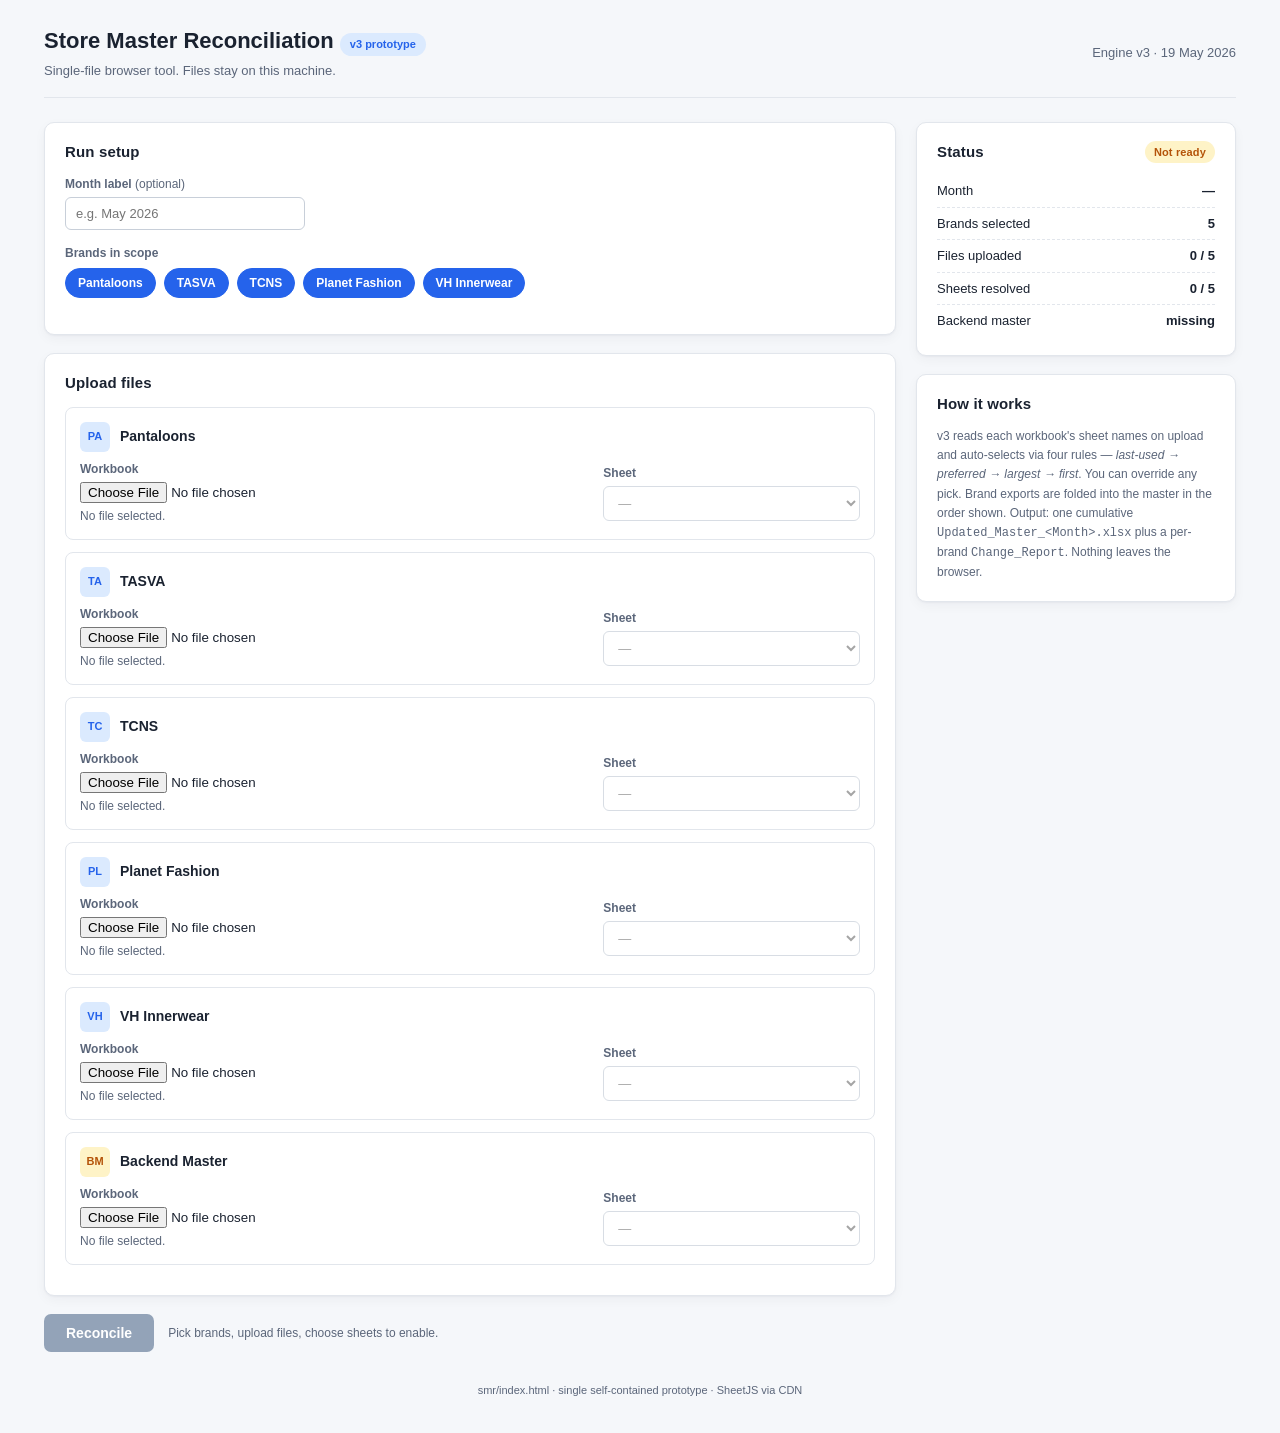
==== smr/index.html @ 9cd4e4a8 "Store Master Normalizer: engine, prototype, and v3 reconciliation doc" ====
<!DOCTYPE html>
<html lang="en">
<head>
<meta charset="utf-8" />
<title>Store Master Reconciliation — v3</title>
<meta name="viewport" content="width=device-width,initial-scale=1" />
<style>
  :root {
    --bg: #f5f7fa;
    --surface: #ffffff;
    --border: #e2e6ec;
    --border-strong: #c8cfd9;
    --text: #1a2230;
    --text-2: #5b667a;
    --accent: #2563eb;
    --accent-tint: #dbeafe;
    --success: #137333;
    --success-tint: #e6f4ea;
    --danger: #c5221f;
    --danger-tint: #fdecea;
    --warn: #b45309;
    --warn-tint: #fef3c7;
    --shadow: 0 1px 2px rgba(15,23,42,.04), 0 4px 12px rgba(15,23,42,.04);
  }
  * { box-sizing: border-box; }
  body {
    margin: 0; background: var(--bg); color: var(--text);
    font: 14px/1.5 -apple-system, BlinkMacSystemFont, "Segoe UI", Roboto, sans-serif;
  }
  .shell { max-width: 1240px; margin: 0 auto; padding: 24px; }
  .page-header {
    display: flex; align-items: center; justify-content: space-between;
    padding-bottom: 16px; margin-bottom: 24px; border-bottom: 1px solid var(--border);
  }
  .page-header h1 { margin: 0 0 4px 0; font-size: 22px; }
  .page-header .sub { color: var(--text-2); font-size: 13px; }
  .pill {
    display: inline-block; padding: 3px 10px; border-radius: 999px;
    background: var(--accent-tint); color: var(--accent);
    font-size: 11px; font-weight: 600;
  }
  .layout { display: grid; grid-template-columns: 1fr 320px; gap: 20px; align-items: flex-start; }
  @media (max-width: 960px) { .layout { grid-template-columns: 1fr; } }

  .card {
    background: var(--surface); border: 1px solid var(--border); border-radius: 10px;
    padding: 18px 20px; box-shadow: var(--shadow); margin-bottom: 18px;
  }
  .card h2 { margin: 0 0 12px 0; font-size: 15px; letter-spacing: .01em; }
  .field { margin-bottom: 14px; }
  label { display: block; font-size: 12px; color: var(--text-2); margin-bottom: 4px; font-weight: 600; }
  input[type=text], select {
    width: 100%; padding: 8px 10px; border: 1px solid var(--border-strong);
    border-radius: 6px; background: var(--surface); font-size: 13px;
  }
  input[type=text]:focus, select:focus {
    outline: none; border-color: var(--accent); box-shadow: 0 0 0 3px var(--accent-tint);
  }
  .brand-chips { display: flex; flex-wrap: wrap; gap: 8px; margin-top: 6px; }
  .brand-chip {
    display: inline-flex; align-items: center; gap: 6px;
    padding: 5px 12px; border: 1px solid var(--border-strong); border-radius: 999px;
    background: var(--surface); cursor: pointer; font-size: 12px; user-select: none;
  }
  .brand-chip.active { background: var(--accent); color: #fff; border-color: var(--accent); }
  .brand-chip input { display: none; }

  /* Upload slot */
  .slot {
    border: 1px solid var(--border); border-radius: 8px; padding: 14px;
    margin-bottom: 12px; background: var(--surface);
  }
  .slot.hidden { display: none; }
  .slot.has-file { border-color: var(--success); background: var(--success-tint); }
  .slot.error { border-color: var(--danger); background: var(--danger-tint); }
  .slot-head { display: flex; align-items: center; gap: 10px; margin-bottom: 8px; }
  .slot-name { font-weight: 600; flex: 1; }
  .slot-avatar {
    width: 30px; height: 30px; border-radius: 6px; display: grid; place-items: center;
    background: var(--accent-tint); color: var(--accent); font-weight: 700; font-size: 11px;
  }
  .slot-row { display: flex; gap: 10px; align-items: end; flex-wrap: wrap; }
  .slot-row > * { flex: 1; min-width: 140px; }
  .slot-row .file-pick { flex: 2; }
  .file-meta { font-size: 12px; color: var(--text-2); margin-top: 4px; }
  .badge {
    display: inline-block; padding: 1px 7px; border-radius: 4px;
    font-size: 10px; font-weight: 600; text-transform: uppercase; letter-spacing: .05em;
    margin-left: 6px; vertical-align: middle;
  }
  .badge.last-used { background: #ede9fe; color: #6d28d9; }
  .badge.preferred { background: #dbeafe; color: #2563eb; }
  .badge.largest   { background: #fef3c7; color: #b45309; }
  .badge.first     { background: #e5e7eb; color: #4b5563; }
  .badge.csv       { background: #d1fae5; color: #047857; }
  .badge.error     { background: var(--danger-tint); color: var(--danger); }
  .slot-error { color: var(--danger); font-size: 12px; margin-top: 6px; }
  .static-sheet {
    padding: 8px 10px; border: 1px solid var(--border); border-radius: 6px;
    background: #f9fafb; font-size: 13px; color: var(--text-2); font-style: italic;
  }

  /* Sidebar */
  .status-row { display: flex; justify-content: space-between; padding: 6px 0;
    border-bottom: 1px dashed var(--border); font-size: 13px; }
  .status-row:last-child { border-bottom: 0; }
  .status-row .v { font-weight: 600; }
  .ready-pill {
    display: inline-block; padding: 3px 9px; border-radius: 999px; font-size: 11px;
    font-weight: 600;
  }
  .ready-pill.ready { background: var(--success-tint); color: var(--success); }
  .ready-pill.not-ready { background: var(--warn-tint); color: var(--warn); }

  .run-row { display: flex; align-items: center; gap: 14px; }
  button.primary {
    background: var(--accent); color: #fff; border: 0; padding: 11px 22px;
    border-radius: 7px; font-size: 14px; font-weight: 600; cursor: pointer;
  }
  button.primary:disabled { background: #93a3b8; cursor: not-allowed; }
  button.primary:hover:not(:disabled) { background: #1d4ed8; }
  .run-hint { font-size: 12px; color: var(--text-2); }

  /* Results */
  .download-row { display: flex; gap: 10px; align-items: center; padding: 10px 0; }
  .download-row a {
    display: inline-flex; align-items: center; gap: 6px;
    padding: 8px 14px; border: 1px solid var(--accent); border-radius: 6px;
    background: var(--accent-tint); color: var(--accent); font-size: 13px;
    text-decoration: none; font-weight: 600;
  }
  .download-row a:hover { background: var(--accent); color: #fff; }
  table.brand-table {
    width: 100%; border-collapse: collapse; font-size: 12px; margin-top: 8px;
  }
  table.brand-table th, table.brand-table td {
    padding: 6px 8px; border-bottom: 1px solid var(--border); text-align: left;
  }
  table.brand-table th { color: var(--text-2); font-weight: 600; font-size: 11px;
    text-transform: uppercase; letter-spacing: .04em; }
  .agg { display: grid; grid-template-columns: repeat(4, 1fr); gap: 10px; margin-bottom: 16px; }
  .agg .stat { padding: 10px; background: #f8fafc; border-radius: 6px; }
  .agg .stat .n { font-size: 22px; font-weight: 700; color: var(--accent); }
  .agg .stat .l { font-size: 11px; color: var(--text-2); text-transform: uppercase; }
  .warnings { background: #fff7ed; border: 1px solid #fdba74; padding: 10px 14px; border-radius: 6px; margin-top: 12px; font-size: 12px; }
  .warnings h4 { margin: 0 0 6px 0; color: var(--warn); }
  .warnings ul { margin: 0; padding-left: 20px; }
  .footer { color: var(--text-2); font-size: 11px; text-align: center; margin-top: 30px; }
  .progress-wrap { display: none; align-items: center; gap: 8px; }
  .progress-wrap.visible { display: flex; }
  .spinner {
    width: 16px; height: 16px; border: 2px solid var(--accent-tint);
    border-top-color: var(--accent); border-radius: 50%; animation: spin .8s linear infinite;
  }
  @keyframes spin { to { transform: rotate(360deg); } }
</style>
</head>
<body>
<main class="shell">

  <header class="page-header">
    <div>
      <h1>Store Master Reconciliation <span class="pill">v3 prototype</span></h1>
      <div class="sub">Single-file browser tool. Files stay on this machine.</div>
    </div>
    <div class="sub">Engine v3 · 19 May 2026</div>
  </header>

  <div class="layout">
    <div>
      <!-- SETUP CARD -->
      <section class="card">
        <h2>Run setup</h2>
        <div class="field">
          <label for="month">Month label <span style="font-weight:normal;color:var(--text-2)">(optional)</span></label>
          <input type="text" id="month" placeholder="e.g. May 2026" style="max-width:240px" />
        </div>
        <div class="field">
          <label>Brands in scope</label>
          <div class="brand-chips" id="brand-chips">
            <!-- populated by JS from BRANDS -->
          </div>
        </div>
      </section>

      <!-- UPLOAD CARD -->
      <section class="card">
        <h2>Upload files</h2>
        <div id="brand-slots">
          <!-- populated by JS -->
        </div>
        <div class="slot" id="slot-backend" data-slot="backend">
          <div class="slot-head">
            <span class="slot-avatar" style="background:#fef3c7;color:#b45309">BM</span>
            <span class="slot-name">Backend Master</span>
          </div>
          <div class="slot-row">
            <div class="file-pick">
              <label for="file-backend">Workbook</label>
              <input type="file" id="file-backend" accept=".xlsx,.xlsm,.xls,.csv" />
              <div class="file-meta" id="meta-backend">No file selected.</div>
            </div>
            <div>
              <label for="sheet-backend">Sheet</label>
              <div id="sheet-wrap-backend">
                <select id="sheet-backend" disabled><option>—</option></select>
              </div>
              <div class="file-meta" id="sheet-meta-backend"></div>
            </div>
          </div>
          <div class="slot-error" id="err-backend" hidden></div>
        </div>
      </section>

      <!-- RUN ROW -->
      <div class="run-row">
        <button class="primary" id="run" disabled>Reconcile</button>
        <span class="run-hint" id="run-hint">Pick brands, upload files, choose sheets to enable.</span>
        <span class="progress-wrap" id="progress"><span class="spinner"></span><span id="progress-text">Working…</span></span>
      </div>

      <!-- RESULTS -->
      <section id="results" style="display:none" class="card" aria-live="polite">
        <h2>Results</h2>
        <div id="results-body"></div>
      </section>
    </div>

    <!-- SIDEBAR -->
    <aside>
      <section class="card">
        <h2>Status <span class="ready-pill not-ready" id="ready-pill" style="float:right">Not ready</span></h2>
        <div class="status-row"><span>Month</span><span class="v" id="s-month">—</span></div>
        <div class="status-row"><span>Brands selected</span><span class="v" id="s-brands">0</span></div>
        <div class="status-row"><span>Files uploaded</span><span class="v" id="s-files">0 / 0</span></div>
        <div class="status-row"><span>Sheets resolved</span><span class="v" id="s-sheets">0 / 0</span></div>
        <div class="status-row"><span>Backend master</span><span class="v" id="s-backend">missing</span></div>
      </section>
      <section class="card">
        <h2>How it works</h2>
        <p style="font-size:12px;color:var(--text-2);line-height:1.6;margin:0">
          v3 reads each workbook's sheet names on upload and auto-selects via four
          rules — <em>last-used → preferred → largest → first</em>. You can override
          any pick. Brand exports are folded into the master in the order shown.
          Output: one cumulative <code>Updated_Master_&lt;Month&gt;.xlsx</code> plus a
          per-brand <code>Change_Report</code>. Nothing leaves the browser.
        </p>
      </section>
    </aside>
  </div>

  <p class="footer">smr/index.html · single self-contained prototype · SheetJS via CDN</p>
</main>

<!-- SheetJS — workbook parsing + writing.  CDN-loaded but no data leaves
     the browser; the library executes locally. -->
<script src="https://cdn.sheetjs.com/xlsx-0.20.2/package/dist/xlsx.full.min.js"></script>

<script>
"use strict";

/* ============================================================
 * Master schema (v3, 44 columns).  Column 1 ID, column 2 Title.
 * ============================================================ */
const MASTER_FIELDS = [
  "ID", "Title",
  "Store Id", "Store Name", "Retek Code", "Legacy Code",
  "Organization", "MainOrganization", "SubOrganization",
  "Facility Name", "NewFacilityName", "NewSubBrand",
  "brand", "Sub-brand", "Facility Type", "Brand2", "Business",
  "Region", "Store Type", "Store Main type", "Store Subtype",
  "Store Zone", "Store City", "State", "Address", "Pincode",
  "Location", "Located", "Square feet", "Carpet",
  "Store Opening Date", "Showroom Manager Name", "Showroom Manager No",
  "Store Email Id", "Area Manager Name", "ARM Contact No", "ARM E mail",
  "Regional Manager Name", "RM Contact No", "Regional Manager E-mail Id",
  "Isactive", "Dailychecklist access", "Old Sapcode", "Remarks",
];
// Title is engine-managed (mirror of Store Id) on every cascade outcome.
// ID and Old Sapcode are never overwritten on refresh.
// 44 columns total — verify in console.

/* ============================================================
 * Approved email domains (Section 6.2)
 * ============================================================ */
const APPROVED_EMAIL_DOMAINS = new Set([
  "abfrl.adityabirla.com",
  "ablbl.adityabirla.com",
  "sabyasachi.com",
  "shantanunikhil.com",
  "houseofmasaba.com",
]);

/* ============================================================
 * Helpers
 * ============================================================ */
// Convert a column letter ("A", "B", ..., "AA", "AB", ...) to 0-based index.
function colToIdx(letter) {
  let n = 0;
  for (const ch of letter.toUpperCase()) {
    if (ch < "A" || ch > "Z") return -1;
    n = n * 26 + (ch.charCodeAt(0) - 64);
  }
  return n - 1;
}

// v4 rule (d): the four zone codes are all upper-case.
const ZONE = { SOUTH: "SOUT", NORTH: "NRTH", WEST: "WEST", EAST: "EAST" };
function zoneFromRegion(region) {
  if (region == null) return null;
  const key = String(region).trim().toUpperCase();
  if (!key) return null;
  if (ZONE[key]) return ZONE[key];
  // Fallback: first alpha run, first 4 letters, always upper-case.
  const m = key.match(/[A-Z]+/);
  const token = m ? m[0] : key;
  return ZONE[token] || token.slice(0, 4);
}

function toTitleCase(s) {
  if (s == null) return null;
  return String(s).toLowerCase().replace(/\b\w/g, c => c.toUpperCase());
}

function lowerTrim(s) {
  if (s == null) return null;
  return String(s).trim().toLowerCase();
}

function toIntOrNull(v) {
  if (v == null || v === "") return null;
  // Parse as float first so "411005.0" -> 411005 (not 4110050 after
  // stripping the dot).  Then floor to drop any fractional part.
  const f = parseFloat(String(v).replace(/[^\d.\-]/g, ""));
  if (!Number.isFinite(f)) return null;
  return Math.trunc(f);
}

// SheetJS returns dates as JS Date objects when cellDates: true is set; otherwise
// as Excel serials.  Normalise both to YYYY-MM-DD strings.
function toIsoDate(v) {
  if (v == null || v === "") return null;
  if (v instanceof Date && !isNaN(v)) {
    return v.toISOString().slice(0, 10);
  }
  if (typeof v === "number" && Number.isFinite(v)) {
    // Excel serial -> JS Date (Excel epoch = 1899-12-30)
    const ms = (v - 25569) * 86400 * 1000;
    const d = new Date(ms);
    if (!isNaN(d)) return d.toISOString().slice(0, 10);
  }
  const s = String(v).trim();
  // Already YYYY-MM-DD
  const iso = s.match(/^(\d{4})-(\d{2})-(\d{2})/);
  if (iso) return iso[0];
  // DD/MM/YYYY or DD-MM-YYYY
  const m = s.match(/^(\d{1,2})[\/\-](\d{1,2})[\/\-](\d{2,4})/);
  if (m) {
    let [, d, mo, y] = m;
    if (y.length === 2) y = (Number(y) >= 70 ? "19" : "20") + y;
    return `${y.padStart(4,"0")}-${mo.padStart(2,"0")}-${d.padStart(2,"0")}`;
  }
  return s;
}

function cleanPhone(v) {
  if (v == null || v === "") return null;
  // Preserve "|" separator (multiple numbers).  Just trim each part.
  return String(v).split("|").map(s => s.trim()).filter(Boolean).join(" | ");
}

// Pincode parsed out of a TASVA address — "last 6 digits".
function pincodeFromAddress(addr) {
  if (!addr) return null;
  const m = String(addr).match(/(\d{6})(?!\d)/g);
  if (!m) return null;
  return parseInt(m[m.length - 1], 10);
}

// Apply a transform name to a value.
function applyTransform(value, transform) {
  if (value == null || value === "") return null;
  switch ((transform || "").toLowerCase()) {
    case "upper": return String(value).toUpperCase().trim();
    case "lower": return String(value).toLowerCase().trim();
    case "title": case "titlecase": return toTitleCase(String(value).trim());
    case "trim":  return String(value).trim();
    case "int":   return toIntOrNull(value);
    case "isodate": return toIsoDate(value);
    case "phone": case "phoneclean": return cleanPhone(value);
    case "zoneprefix": return zoneFromRegion(value);
    case "yes_no_upper": return String(value).trim().toUpperCase();
    case "": return typeof value === "string" ? value.trim() : value;
    default: return value;
  }
}

/* ============================================================
 * BRANDS configuration
 * Every brand has:
 *   label           — display string
 *   scope_column    — master column used to partition rows (brand | Organization)
 *   scope_value     — value that flags a row as belonging to this brand
 *   header_row      — 1-indexed row where the data sheet's headers live
 *   preferred_sheets— ordered candidates for auto-select rule 2
 *   mapping         — {target_field: rule}
 * A rule is one of:
 *   {t: "COL", c: "A", x: "upper"}
 *   {t: "CONST", v: "PFRL"}
 *   {t: "EMPTY"}
 *   {t: "PRESERVE"}             — read from master; never overwrite
 *   {t: "MIRROR", from: "Store Id"}
 *   {t: "DERIVED", op: "pincodeFromAddress", c: "Y"}
 *   {t: "FALLBACK", primary: "L", fallback: "L"}   — same-column fallback (Carpet=Sqft)
 * ============================================================ */
const BRANDS = {
  "Pantaloons": {
    label: "Pantaloons", scope_column: "brand", scope_value: "Pantaloons",
    header_row: 1, preferred_sheets: ["Sheet1"],
    mapping: {
      "ID":             {t: "PRESERVE"},
      "Title":          {t: "MIRROR", from: "Store Id"},
      "Store Id":       {t: "COL", c: "C"},
      "Store Name":     {t: "COL", c: "D"},
      "Retek Code":     {t: "COL", c: "C"},
      "Legacy Code":    {t: "COL", c: "C"},
      "Organization":   {t: "CONST", v: "PFRL"},
      "MainOrganization":{t: "CONST", v: "ABFRL"},
      "SubOrganization":{t: "CONST", v: "PFRL"},
      "Facility Name":  {t: "CONST", v: "Pantaloons"},
      "NewFacilityName":{t: "CONST", v: "Pantaloons"},
      "NewSubBrand":    {t: "EMPTY"},
      "brand":          {t: "CONST", v: "Pantaloons"},
      "Sub-brand":      {t: "CONST", v: "Pantaloons"},
      "Facility Type":  {t: "CONST", v: "Retail"},
      "Brand2":         {t: "CONST", v: "Pantaloons"},
      "Business":       {t: "CONST", v: "Pantaloons"},
      "Region":         {t: "COL", c: "B", x: "upper"},
      "Store Type":     {t: "COL", c: "K"},
      "Store Main type":{t: "COL", c: "K"},
      "Store Subtype":  {t: "COL", c: "K"},
      "Store Zone":     {t: "COL", c: "B", x: "zoneprefix"},
      "Store City":     {t: "COL", c: "F"},
      "State":          {t: "COL", c: "I", x: "title"},
      "Address":        {t: "COL", c: "O"},
      "Pincode":        {t: "COL", c: "P", x: "int"},
      "Location":       {t: "COL", c: "D"},          // = Store Name per D-3
      "Located":        {t: "COL", c: "J"},
      "Square feet":    {t: "COL", c: "L", x: "int"},
      "Carpet":         {t: "COL", c: "L", x: "int"},
      "Store Opening Date": {t: "COL", c: "M", x: "isodate"},
      "Showroom Manager Name": {t: "COL", c: "Q"},
      "Showroom Manager No":   {t: "COL", c: "R", x: "phone"},
      "Store Email Id": {t: "COL", c: "S", x: "lower"},
      "Area Manager Name": {t: "COL", c: "T"},
      "ARM Contact No": {t: "COL", c: "U", x: "phone"},
      "ARM E mail":     {t: "COL", c: "V", x: "lower"},
      "Regional Manager Name": {t: "COL", c: "W"},
      "RM Contact No":  {t: "COL", c: "X", x: "phone"},
      "Regional Manager E-mail Id": {t: "COL", c: "Y", x: "lower"},
      "Isactive":       {t: "CONST", v: "YES"},
      "Dailychecklist access": {t: "CONST", v: "YES"},
      "Old Sapcode":    {t: "PRESERVE"},
      "Remarks":        {t: "PRESERVE"},   // engine writes via cascade
    },
  },

  "Tasva": {
    label: "TASVA", scope_column: "brand", scope_value: "Tasva",
    header_row: 2, preferred_sheets: ["Contact Master"],
    mapping: {
      "ID":             {t: "PRESERVE"},
      "Title":          {t: "MIRROR", from: "Store Id"},
      "Store Id":       {t: "COL", c: "A"},
      "Store Name":     {t: "COL", c: "B"},
      "Retek Code":     {t: "COL", c: "A"},
      "Legacy Code":    {t: "COL", c: "A"},
      "Organization":   {t: "CONST", v: "Ethnic Business"},
      "MainOrganization":{t: "CONST", v: "ABFRL"},
      "SubOrganization":{t: "CONST", v: "Ethnic"},
      "Facility Name":  {t: "CONST", v: "Tasva"},
      "NewFacilityName":{t: "CONST", v: "Tasva"},
      "NewSubBrand":    {t: "EMPTY"},
      "brand":          {t: "CONST", v: "Tasva"},
      "Sub-brand":      {t: "EMPTY"},
      "Facility Type":  {t: "CONST", v: "Retail"},
      "Brand2":         {t: "CONST", v: "Tasva"},
      "Business":       {t: "CONST", v: "Ethnic Business"},
      "Region":         {t: "COL", c: "E", x: "upper"},
      "Store Type":     {t: "COL", c: "D"},
      "Store Main type":{t: "COL", c: "D"},
      "Store Subtype":  {t: "COL", c: "D"},
      "Store Zone":     {t: "COL", c: "E", x: "zoneprefix"},
      "Store City":     {t: "COL", c: "G"},
      "State":          {t: "COL", c: "F", x: "title"},
      "Address":        {t: "COL", c: "Y"},
      "Pincode":        {t: "DERIVED", op: "pincodeFromAddress", c: "Y"},
      "Location":       {t: "COL", c: "B"},
      "Located":        {t: "COL", c: "C"},
      "Square feet":    {t: "EMPTY"},
      "Carpet":         {t: "EMPTY"},
      "Store Opening Date": {t: "COL", c: "W", x: "isodate"},
      "Showroom Manager Name": {t: "COL", c: "X"},
      "Showroom Manager No":   {t: "EMPTY"},
      "Store Email Id": {t: "COL", c: "V", x: "lower"},
      "Area Manager Name": {t: "COL", c: "K"},        // col 10 per D-1
      "ARM Contact No": {t: "COL", c: "L", x: "phone"},// col 11
      "ARM E mail":     {t: "COL", c: "M", x: "lower"},// col 12
      "Regional Manager Name": {t: "COL", c: "H"},     // col 7
      "RM Contact No":  {t: "COL", c: "J", x: "phone"},// col 9
      "Regional Manager E-mail Id": {t: "COL", c: "I", x: "lower"}, // col 8
      "Isactive":       {t: "CONST", v: "YES"},
      "Dailychecklist access": {t: "CONST", v: "YES"},
      "Old Sapcode":    {t: "PRESERVE"},
      "Remarks":        {t: "PRESERVE"},
    },
  },

  "TCNS": {
    label: "TCNS", scope_column: "Organization", scope_value: "TCNS",
    header_row: 1, preferred_sheets: ["Mar", "Apr", "May", "Jun", "Jul", "Aug",
                                      "Sep", "Oct", "Nov", "Dec", "Jan", "Feb"],
    mapping: {
      "ID":             {t: "PRESERVE"},
      "Title":          {t: "MIRROR", from: "Store Id"},
      "Store Id":       {t: "COL", c: "B"},
      "Store Name":     {t: "COL", c: "F"},
      "Retek Code":     {t: "COL", c: "B"},
      "Legacy Code":    {t: "COL", c: "B"},
      "Organization":   {t: "CONST", v: "TCNS"},
      "MainOrganization":{t: "CONST", v: "ABFRL"},
      "SubOrganization":{t: "CONST", v: "Ethnic"},
      "Facility Name":  {t: "CONST", v: "TCNS"},
      "NewFacilityName":{t: "CONST", v: "TCNS"},
      "NewSubBrand":    {t: "EMPTY"},
      "brand":          {t: "CONST", v: "TCNS"},
      "Sub-brand":      {t: "EMPTY"},
      "Facility Type":  {t: "CONST", v: "Retail"},
      "Brand2":         {t: "CONST", v: "TCNS"},
      "Business":       {t: "CONST", v: "Ethnic Business"},
      "Region":         {t: "COL", c: "D", x: "upper"},
      "Store Type":     {t: "COL", c: "L"},
      "Store Main type":{t: "COL", c: "L"},
      "Store Subtype":  {t: "COL", c: "L"},
      "Store Zone":     {t: "COL", c: "D", x: "zoneprefix"},
      "Store City":     {t: "COL", c: "G"},
      "State":          {t: "COL", c: "H", x: "title"},
      "Address":        {t: "COL", c: "AA"},
      "Pincode":        {t: "COL", c: "AB", x: "int"},
      "Location":       {t: "COL", c: "F"},
      "Located":        {t: "COL", c: "I"},
      "Square feet":    {t: "COL", c: "AD", x: "int"},
      "Carpet":         {t: "COL", c: "AD", x: "int"},
      "Store Opening Date": {t: "COL", c: "AC", x: "isodate"},
      "Showroom Manager Name": {t: "COL", c: "W"},
      "Showroom Manager No":   {t: "COL", c: "X", x: "phone"},
      "Store Email Id": {t: "COL", c: "V", x: "lower"},
      "Area Manager Name": {t: "COL", c: "P"},
      "ARM Contact No": {t: "COL", c: "R", x: "phone"},
      "ARM E mail":     {t: "COL", c: "Q", x: "lower"},
      "Regional Manager Name": {t: "COL", c: "Y"},
      "RM Contact No":  {t: "COL", c: "Z", x: "phone"},
      "Regional Manager E-mail Id": {t: "EMPTY"},
      "Isactive":       {t: "CONST", v: "YES"},
      "Dailychecklist access": {t: "CONST", v: "YES"},
      "Old Sapcode":    {t: "PRESERVE", seed_on_new: {c: "C"}},  // col C = Final AX
      "Remarks":        {t: "PRESERVE"},
    },
  },

  "PF": {
    label: "Planet Fashion", scope_column: "brand", scope_value: "PF",
    header_row: 2, preferred_sheets: ["PF Active Stores"],
    mapping: {
      "ID":             {t: "PRESERVE"},
      "Title":          {t: "MIRROR", from: "Store Id"},
      "Store Id":       {t: "COL", c: "C"},   // Active SAP — column varies by export; per current brands.json
      "Store Name":     {t: "COL", c: "C"},
      "Retek Code":     {t: "COL", c: "D"},   // SHRM 2
      "Legacy Code":    {t: "COL", c: "E"},   // ASP Code
      "Organization":   {t: "CONST", v: "MFL Lifestyle"},
      "MainOrganization":{t: "CONST", v: "ABLBL"},
      "SubOrganization":{t: "CONST", v: "Lifestyle Brands"},
      "Facility Name":  {t: "CONST", v: "Planet Fashion"},
      "NewFacilityName":{t: "CONST", v: "Planet Fashion"},
      "NewSubBrand":    {t: "EMPTY"},
      "brand":          {t: "CONST", v: "PF"},
      "Sub-brand":      {t: "EMPTY"},
      "Facility Type":  {t: "CONST", v: "Retail"},
      "Brand2":         {t: "CONST", v: "Planet Fashion"},
      "Business":       {t: "CONST", v: "Lifestyle"},
      "Region":         {t: "COL", c: "F", x: "upper"},
      "Store Type":     {t: "COL", c: "G"},
      "Store Main type":{t: "COL", c: "G"},
      "Store Subtype":  {t: "EMPTY"},
      "Store Zone":     {t: "COL", c: "F", x: "zoneprefix"},
      "Store City":     {t: "COL", c: "H"},
      "State":          {t: "COL", c: "I", x: "title"},
      "Address":        {t: "COL", c: "J"},
      "Pincode":        {t: "COL", c: "K", x: "int"},
      "Location":       {t: "COL", c: "C"},
      "Located":        {t: "COL", c: "L"},
      "Square feet":    {t: "COL", c: "M", x: "int"},
      "Carpet":         {t: "COL", c: "M", x: "int"},
      "Store Opening Date": {t: "COL", c: "N", x: "isodate"},
      "Showroom Manager Name": {t: "COL", c: "O"},
      "Showroom Manager No":   {t: "COL", c: "P", x: "phone"},
      "Store Email Id": {t: "COL", c: "Q", x: "lower"},
      "Area Manager Name": {t: "COL", c: "R"},
      "ARM Contact No": {t: "COL", c: "S", x: "phone"},
      "ARM E mail":     {t: "COL", c: "T", x: "lower"},
      "Regional Manager Name": {t: "COL", c: "U"},
      "RM Contact No":  {t: "COL", c: "V", x: "phone"},
      "Regional Manager E-mail Id": {t: "COL", c: "W", x: "lower"},
      "Isactive":       {t: "CONST", v: "YES"},
      "Dailychecklist access": {t: "CONST", v: "YES"},
      "Old Sapcode":    {t: "PRESERVE"},
      "Remarks":        {t: "PRESERVE"},
    },
  },

  "VHIW": {
    label: "VH Innerwear", scope_column: "brand", scope_value: "VH IW",
    header_row: 1, preferred_sheets: ["Sheet1", "Store Master", "Active Stores"],
    // Mapping per Section 8.5 (template from Anil's reference). Source columns
    // marked best-effort — operator should verify against the live VH IW
    // workbook before first production run.
    mapping: {
      "ID":             {t: "PRESERVE"},
      "Title":          {t: "MIRROR", from: "Store Id"},
      "Store Id":       {t: "COL", c: "C"},
      "Store Name":     {t: "COL", c: "D"},
      "Retek Code":     {t: "COL", c: "C"},
      "Legacy Code":    {t: "COL", c: "C"},
      "Organization":   {t: "CONST", v: "Innerwear Business"},
      "MainOrganization":{t: "CONST", v: "ABLBL"},
      "SubOrganization":{t: "CONST", v: "INNER Ware"},
      "Facility Name":  {t: "CONST", v: "VH Innerwear"},
      "NewFacilityName":{t: "CONST", v: "VH Innerwear"},
      "NewSubBrand":    {t: "EMPTY"},
      "brand":          {t: "CONST", v: "VH IW"},
      "Sub-brand":      {t: "EMPTY"},
      "Facility Type":  {t: "CONST", v: "Retail"},
      "Brand2":         {t: "CONST", v: "Vh Innerwear"},
      "Business":       {t: "CONST", v: "Innerwear"},
      "Region":         {t: "COL", c: "B", x: "upper"},
      "Store Type":     {t: "COL", c: "K"},
      "Store Main type":{t: "COL", c: "K"},
      "Store Subtype":  {t: "EMPTY"},
      "Store Zone":     {t: "COL", c: "B", x: "zoneprefix"},
      "Store City":     {t: "COL", c: "F"},
      "State":          {t: "COL", c: "I", x: "title"},
      "Address":        {t: "COL", c: "O"},
      "Pincode":        {t: "COL", c: "P", x: "int"},
      "Location":       {t: "COL", c: "D"},
      "Located":        {t: "COL", c: "J"},
      "Square feet":    {t: "COL", c: "R", x: "int"},   // Section 8.5 highlight
      "Carpet":         {t: "COL", c: "R", x: "int"},   // Same col R
      "Store Opening Date": {t: "COL", c: "M", x: "isodate"},
      "Showroom Manager Name": {t: "COL", c: "Q"},
      "Showroom Manager No":   {t: "COL", c: "S", x: "phone"},
      "Store Email Id": {t: "COL", c: "T", x: "lower"},
      "Area Manager Name": {t: "COL", c: "U"},
      "ARM Contact No": {t: "COL", c: "V", x: "phone"},
      "ARM E mail":     {t: "COL", c: "W", x: "lower"},
      "Regional Manager Name": {t: "COL", c: "X"},
      "RM Contact No":  {t: "COL", c: "Y", x: "phone"},
      "Regional Manager E-mail Id": {t: "COL", c: "Z", x: "lower"},
      "Isactive":       {t: "CONST", v: "YES"},
      "Dailychecklist access": {t: "CONST", v: "YES"},
      "Old Sapcode":    {t: "PRESERVE"},
      "Remarks":        {t: "PRESERVE"},
    },
  },
};

const BACKEND_PREFERRED_SHEETS = ["Backend Updated Data", "Master", "Sheet1"];

/* ============================================================
 * Source row reader: turn a SheetJS array-of-arrays into
 * { col_letter: value } dicts, skipping the header row(s).
 * ============================================================ */
function readSourceRows(workbook, sheetName, headerRow) {
  const ws = workbook.Sheets[sheetName];
  if (!ws) return [];
  // header:1 => array of arrays; cellDates:true preserves Date instances.
  // SheetJS's `range` accepts an absolute origin; we slice by hand below.
  const aoa = XLSX.utils.sheet_to_json(ws, { header: 1, defval: null, raw: false, dateNF: "yyyy-mm-dd" });
  const dataRows = aoa.slice(headerRow);  // headerRow is 1-indexed
  // Convert each row [v0,v1,...] -> { A: v0, B: v1, ..., AA: v26, ... }
  const out = [];
  for (const row of dataRows) {
    if (!row || row.every(c => c == null || (typeof c === "string" && !c.trim()))) continue;
    const obj = {};
    for (let i = 0; i < row.length; i++) {
      obj[idxToCol(i)] = row[i];
    }
    out.push(obj);
  }
  return out;
}

function idxToCol(idx) {
  let s = "", n = idx + 1;
  while (n > 0) {
    const r = (n - 1) % 26;
    s = String.fromCharCode(65 + r) + s;
    n = Math.floor((n - 1) / 26);
  }
  return s;
}

/* ============================================================
 * Read a value from a source row using the mapping rule.
 * Mapped-row dict is keyed by master field name.
 * ============================================================ */
function evalRule(rule, sourceRow, masterRow) {
  if (!rule) return null;
  switch (rule.t) {
    case "COL":
      return applyTransform(sourceRow[rule.c], rule.x);
    case "CONST":
      return rule.v;
    case "EMPTY":
      return null;
    case "PRESERVE":
      return masterRow ? masterRow[rule._target] : null;
    case "MIRROR":
      return null;  // applied post-cascade once Store Id is final
    case "DERIVED":
      if (rule.op === "pincodeFromAddress") return pincodeFromAddress(sourceRow[rule.c]);
      return null;
    default:
      return null;
  }
}

function mapSourceRowToMaster(brandCfg, sourceRow) {
  const out = {};
  for (const field of MASTER_FIELDS) {
    const rule = brandCfg.mapping[field];
    if (!rule) { out[field] = null; continue; }
    if (rule.t === "MIRROR" || rule.t === "PRESERVE") {
      out[field] = null;   // resolved later
      continue;
    }
    out[field] = evalRule(rule, sourceRow, null);
  }
  // v4 rule (d): Region and Store Zone are the SAME 4-char caps code.
  let regionSrc = out["Region"];
  if (regionSrc == null || regionSrc === "") regionSrc = out["Store Zone"];
  const zoneCode = zoneFromRegion(regionSrc);
  if (zoneCode != null) {
    out["Region"] = zoneCode;
    out["Store Zone"] = zoneCode;
  }
  // v4 rule (b): Store Main type / Subtype default to Store Type when
  // the brand sheet does not provide them.
  const stype = out["Store Type"];
  if (stype != null && stype !== "") {
    if (out["Store Main type"] == null || out["Store Main type"] === "") out["Store Main type"] = stype;
    if (out["Store Subtype"] == null || out["Store Subtype"] === "") out["Store Subtype"] = stype;
  }
  // Title mirrors Store Id at write time.
  out["Title"] = out["Store Id"];
  return out;
}

/* ============================================================
 * Cascade — Section 5
 * Returns one of: refresh / migrated / reactivated / new / orphan
 * Mutates masterRows on refresh/migrated/reactivated/new.
 * ============================================================ */
function findMatchInScope(masterRows, brandCfg, storeId) {
  const sid = String(storeId == null ? "" : storeId).trim();
  if (!sid) return null;
  for (const r of masterRows) {
    if (String(r[brandCfg.scope_column] || "").trim() !== brandCfg.scope_value) continue;
    if (String(r["Isactive"] || "YES").trim().toUpperCase() === "NO") continue;
    for (const f of ["Store Id", "Retek Code", "Legacy Code"]) {
      if (String(r[f] == null ? "" : r[f]).trim() === sid) return r;
    }
  }
  return null;
}

function findMigratedInScope(masterRows, brandCfg, storeId) {
  const sid = String(storeId == null ? "" : storeId).trim();
  if (!sid) return null;
  for (const r of masterRows) {
    if (String(r[brandCfg.scope_column] || "").trim() !== brandCfg.scope_value) continue;
    const oldRaw = r["Old Sapcode"];
    if (oldRaw == null || oldRaw === "") continue;
    const candidates = String(oldRaw).split(",").map(s => s.trim()).filter(Boolean);
    if (candidates.includes(sid)) return r;
  }
  return null;
}

function findInactiveInScope(masterRows, brandCfg, storeId) {
  const sid = String(storeId == null ? "" : storeId).trim();
  if (!sid) return null;
  for (const r of masterRows) {
    if (String(r[brandCfg.scope_column] || "").trim() !== brandCfg.scope_value) continue;
    if (String(r["Isactive"] || "").trim().toUpperCase() !== "NO") continue;
    for (const f of ["Store Id", "Retek Code", "Legacy Code"]) {
      if (String(r[f] == null ? "" : r[f]).trim() === sid) return r;
    }
  }
  return null;
}

function findOrphanCrossBrand(masterRows, brandCfg, storeId) {
  const sid = String(storeId == null ? "" : storeId).trim();
  if (!sid) return null;
  for (const r of masterRows) {
    if (String(r[brandCfg.scope_column] || "").trim() === brandCfg.scope_value) continue;
    for (const f of ["Store Id", "Retek Code", "Legacy Code"]) {
      if (String(r[f] == null ? "" : r[f]).trim() === sid) return r;
    }
  }
  return null;
}

function applyMappedToRow(brandCfg, mapped, target, isNew) {
  const changes = [];
  for (const field of MASTER_FIELDS) {
    const rule = brandCfg.mapping[field];
    if (!rule) continue;
    if (field === "ID") continue;   // never overwritten
    if (field === "Old Sapcode" && !isNew) {
      // v4 rule (e): Old Sapcode is an accumulating, comma-separated list.
      // Append any source-provided code(s); never replace existing tokens.
      const v = mapped[field];
      if (v == null || v === "") continue;
      const cur = String(target[field] == null ? "" : target[field])
        .split(",").map(s => s.trim()).filter(Boolean);
      String(v).split(",").map(s => s.trim()).filter(Boolean)
        .forEach(t => { if (!cur.includes(t)) cur.push(t); });
      const merged = cur.join(", ");
      if (target[field] !== merged) changes.push({field, before: target[field], after: merged});
      target[field] = merged;
      continue;
    }
    if (field === "Remarks") continue;   // engine writes via cascade
    if (rule.t === "PRESERVE") {
      if (isNew && rule.seed_on_new) {
        const v = applyTransform(rule.seed_on_new.value, rule.seed_on_new.x) ||
                  (rule.seed_on_new.c ? mapped["__src_" + rule.seed_on_new.c] : null);
        if (v != null) {
          if (target[field] !== v) changes.push({field, before: target[field], after: v});
          target[field] = v;
        }
      }
      continue;
    }
    if (rule.t === "MIRROR") continue;   // handled by Title mirror below
    const v = mapped[field];
    if (v == null && rule.t !== "EMPTY" && !isNew) continue;  // refresh: don't blank non-empty cells unless EMPTY
    if (target[field] !== v) {
      changes.push({field, before: target[field], after: v});
    }
    target[field] = v;
  }
  // v4 rule (c): Square feet <-> Carpet interchangeable on the final row.
  {
    const sf = target["Square feet"], cp = target["Carpet"];
    const empty = v => v == null || v === "";
    if (empty(sf) && !empty(cp)) target["Square feet"] = cp;
    else if (empty(cp) && !empty(sf)) target["Carpet"] = sf;
  }
  // Title invariant.
  if (target["Title"] !== target["Store Id"]) {
    changes.push({field: "Title", before: target["Title"], after: target["Store Id"]});
    target["Title"] = target["Store Id"];
  }
  return changes;
}

function fmtMonDate(monthLabel) {
  const d = new Date();
  // Use the month label if it parses, else today.
  const tryLabel = monthLabel && monthLabel.trim();
  // Best-effort: "Mon DD, YYYY"
  return d.toLocaleDateString("en-US", { month: "short", day: "numeric", year: "numeric" });
}

function fmtMonthYYYY(monthLabel) {
  if (monthLabel && monthLabel.trim()) return monthLabel.trim().replace(/\s+/g, "-");
  const d = new Date();
  return d.toLocaleString("en-US", { month: "short" }) + "-" + d.getFullYear();
}

function reconcileBrand(brandKey, brandCfg, sourceRows, masterRows, monthLabel) {
  const changes = [];
  const counts = { NEW: 0, REFRESH: 0, MIGRATED: 0, REACTIVATED: 0, ORPHAN: 0 };
  const sourceStoreIds = new Set();

  for (const srcRow of sourceRows) {
    const mapped = mapSourceRowToMaster(brandCfg, srcRow);
    // Stash raw source columns for seed_on_new lookups.
    Object.keys(srcRow).forEach(c => { mapped["__src_" + c] = srcRow[c]; });
    const sid = mapped["Store Id"];
    if (sid == null || String(sid).trim() === "") continue;
    sourceStoreIds.add(String(sid).trim());

    // Step 1 — Refresh
    let target = findMatchInScope(masterRows, brandCfg, sid);
    if (target) {
      const fchanges = applyMappedToRow(brandCfg, mapped, target, false);
      target["Isactive"] = "YES";
      target["Dailychecklist access"] = "YES";
      // Existing remark preserved on refresh.
      counts.REFRESH++;
      changes.push({ storeId: sid, action: "Refresh", fields: fchanges, remark: target["Remarks"] || "" });
      continue;
    }
    // Step 2 — Migrated
    target = findMigratedInScope(masterRows, brandCfg, sid);
    if (target) {
      const oldCode = target["Store Id"];
      const fchanges = applyMappedToRow(brandCfg, mapped, target, false);
      // v4 rule (e): preserve the chain — append the previous Store Id to
      // the Old Sapcode list (add, never replace), so future runs match.
      {
        const cur = String(target["Old Sapcode"] == null ? "" : target["Old Sapcode"])
          .split(",").map(s => s.trim()).filter(Boolean);
        const oc = oldCode == null ? "" : String(oldCode).trim();
        if (oc && !cur.includes(oc)) cur.push(oc);
        target["Old Sapcode"] = cur.join(", ");
      }
      target["Isactive"] = "YES";
      target["Dailychecklist access"] = "YES";
      target["Remarks"] = `Migrated from old SAP code ${oldCode} on ${fmtMonDate(monthLabel)}`;
      counts.MIGRATED++;
      changes.push({ storeId: sid, action: "Migrated", fields: fchanges, remark: target["Remarks"] });
      continue;
    }
    // Step 3 — Reactivate
    target = findInactiveInScope(masterRows, brandCfg, sid);
    if (target) {
      const fchanges = applyMappedToRow(brandCfg, mapped, target, false);
      target["Isactive"] = "YES";
      target["Dailychecklist access"] = "YES";
      target["Remarks"] = `Reactivated on ${fmtMonDate(monthLabel)}`;
      counts.REACTIVATED++;
      changes.push({ storeId: sid, action: "Reactivated", fields: fchanges, remark: target["Remarks"] });
      continue;
    }
    // Step 5 — Orphan (cross-brand collision)
    const orphan = findOrphanCrossBrand(masterRows, brandCfg, sid);
    if (orphan) {
      counts.ORPHAN++;
      changes.push({ storeId: sid, action: "Orphan", fields: [],
        remark: `Found under different brand (${orphan[brandCfg.scope_column]}) — source row skipped.` });
      continue;
    }
    // Step 4 — New
    const fresh = {};
    for (const f of MASTER_FIELDS) fresh[f] = null;
    applyMappedToRow(brandCfg, mapped, fresh, true);
    fresh["ID"] = "";   // blank, populated by SharePoint round-trip
    fresh["Isactive"] = "YES";
    fresh["Dailychecklist access"] = "YES";
    fresh["Remarks"] = `Store newly created on ${fmtMonDate(monthLabel)}`;
    fresh["Title"] = fresh["Store Id"];
    masterRows.push(fresh);
    counts.NEW++;
    changes.push({ storeId: sid, action: "New", fields: [], remark: fresh["Remarks"] });
  }

  // Section 6 inactivation pass — only on this brand's rows.
  let inactivated = 0;
  for (const r of masterRows) {
    if (String(r[brandCfg.scope_column] || "").trim() !== brandCfg.scope_value) continue;
    if (String(r["Isactive"] || "").trim().toUpperCase() === "NO") continue;
    const sid = String(r["Store Id"] == null ? "" : r["Store Id"]).trim();

    // 6.1 — missing from source
    if (!sourceStoreIds.has(sid)) {
      r["Isactive"] = "NO";
      r["Dailychecklist access"] = "NO";
      r["Remarks"] = `Store ID not present in ${brandCfg.label} sheet for ${fmtMonthYYYY(monthLabel)}. Marked as Inactive.`;
      inactivated++;
      changes.push({ storeId: sid, action: "Inactive (missing)", fields: [], remark: r["Remarks"] });
      continue;
    }
    // 6.2 — bad email domain
    const email = String(r["Store Email Id"] || "").trim().toLowerCase();
    if (email && email.includes("@")) {
      const domain = email.split("@")[1];
      if (domain && !APPROVED_EMAIL_DOMAINS.has(domain)) {
        r["Isactive"] = "NO";
        r["Dailychecklist access"] = "NO";
        r["Remarks"] = `Store email domain not in the approved list. Marked as Inactive.`;
        inactivated++;
        changes.push({ storeId: sid, action: "Inactive (bad email)", fields: [], remark: r["Remarks"] });
      }
    }
  }
  counts.INACTIVATED = inactivated;

  return { counts, changes };
}

/* ============================================================
 * Workbook writers via SheetJS
 * ============================================================ */
function writeUpdatedMaster(masterRows) {
  const aoa = [MASTER_FIELDS.slice()];
  for (const r of masterRows) aoa.push(MASTER_FIELDS.map(f => r[f]));
  const ws = XLSX.utils.aoa_to_sheet(aoa);
  const wb = XLSX.utils.book_new();
  XLSX.utils.book_append_sheet(wb, ws, "Master");
  return XLSX.write(wb, { bookType: "xlsx", type: "array" });
}

function writeChangeReport(brandLabel, result) {
  const wb = XLSX.utils.book_new();

  // Summary
  const sumAoa = [
    ["Metric", "Count"],
    ["NEW", result.counts.NEW || 0],
    ["REFRESH", result.counts.REFRESH || 0],
    ["MIGRATED", result.counts.MIGRATED || 0],
    ["REACTIVATED", result.counts.REACTIVATED || 0],
    ["ORPHAN", result.counts.ORPHAN || 0],
    ["INACTIVATED", result.counts.INACTIVATED || 0],
  ];
  XLSX.utils.book_append_sheet(wb, XLSX.utils.aoa_to_sheet(sumAoa), "Summary");

  // Changes
  const chAoa = [["Store Id", "Classification", "Field", "Before", "After", "Remark"]];
  for (const c of result.changes) {
    if (!c.fields || !c.fields.length) {
      chAoa.push([c.storeId, c.action, "", "", "", c.remark || ""]);
    } else {
      for (const f of c.fields) {
        chAoa.push([c.storeId, c.action, f.field,
                    f.before == null ? "" : f.before,
                    f.after  == null ? "" : f.after,
                    c.remark || ""]);
      }
    }
  }
  XLSX.utils.book_append_sheet(wb, XLSX.utils.aoa_to_sheet(chAoa), "Changes");
  return XLSX.write(wb, { bookType: "xlsx", type: "array" });
}

function downloadBlob(arrayBuf, name) {
  const blob = new Blob([arrayBuf], { type: "application/vnd.openxmlformats-officedocument.spreadsheetml.sheet" });
  const url = URL.createObjectURL(blob);
  const a = document.createElement("a");
  a.href = url; a.download = name; a.textContent = name;
  return a;
}

/* ============================================================
 *  UI WIRING
 * ============================================================ */
const SLOTS = Object.keys(BRANDS).map(k => ({ key: k, kind: "brand", cfg: BRANDS[k] }));
const STATE = {};  // slot key (lowercased) -> { file, workbook, sheets, sheet, rowCounts, badge }
const LS_KEY = (slot) => "smr.sheet." + slot;

function buildUI() {
  // Brand chips
  const chips = document.getElementById("brand-chips");
  for (const s of SLOTS) {
    const lbl = document.createElement("label");
    lbl.className = "brand-chip active";
    lbl.dataset.key = s.key;
    lbl.innerHTML = `<input type="checkbox" checked /> ${s.cfg.label}`;
    chips.appendChild(lbl);
    lbl.addEventListener("click", (e) => {
      e.preventDefault();
      const cb = lbl.querySelector("input");
      cb.checked = !cb.checked;
      lbl.classList.toggle("active", cb.checked);
      document.querySelector(`.slot[data-slot="${s.key.toLowerCase()}"]`)
        .classList.toggle("hidden", !cb.checked);
      refreshStatus();
    });
  }

  // Brand upload slots
  const host = document.getElementById("brand-slots");
  for (const s of SLOTS) {
    const slot = document.createElement("div");
    slot.className = "slot";
    slot.dataset.slot = s.key.toLowerCase();
    slot.dataset.brand = s.key;
    slot.innerHTML = `
      <div class="slot-head">
        <span class="slot-avatar">${(s.cfg.label || s.key).slice(0,2).toUpperCase()}</span>
        <span class="slot-name">${s.cfg.label}</span>
      </div>
      <div class="slot-row">
        <div class="file-pick">
          <label for="file-${s.key.toLowerCase()}">Workbook</label>
          <input type="file" id="file-${s.key.toLowerCase()}" accept=".xlsx,.xlsm,.xls,.xlsb,.csv" />
          <div class="file-meta" id="meta-${s.key.toLowerCase()}">No file selected.</div>
        </div>
        <div>
          <label for="sheet-${s.key.toLowerCase()}">Sheet</label>
          <div id="sheet-wrap-${s.key.toLowerCase()}">
            <select id="sheet-${s.key.toLowerCase()}" disabled><option>—</option></select>
          </div>
          <div class="file-meta" id="sheet-meta-${s.key.toLowerCase()}"></div>
        </div>
      </div>
      <div class="slot-error" id="err-${s.key.toLowerCase()}" hidden></div>
    `;
    host.appendChild(slot);
  }

  // Wire file inputs
  for (const s of SLOTS) {
    const slot = s.key.toLowerCase();
    document.getElementById(`file-${slot}`).addEventListener("change", (e) =>
      handleFileChange(slot, e.target.files[0], s.cfg));
    document.getElementById(`sheet-${slot}`).addEventListener("change", (e) =>
      handleSheetChange(slot, e.target.value, "user"));
  }
  document.getElementById("file-backend").addEventListener("change", (e) =>
    handleFileChange("backend", e.target.files[0], { preferred_sheets: BACKEND_PREFERRED_SHEETS, header_row: 1 }));
  document.getElementById("sheet-backend").addEventListener("change", (e) =>
    handleSheetChange("backend", e.target.value, "user"));

  document.getElementById("month").addEventListener("input", refreshStatus);
  document.getElementById("run").addEventListener("click", runReconcile);

  refreshStatus();
}

async function handleFileChange(slot, file, cfg) {
  const errEl = document.getElementById(`err-${slot}`);
  const slotEl = document.querySelector(`.slot[data-slot="${slot}"]`);
  errEl.hidden = true;
  if (!file) {
    STATE[slot] = null;
    document.getElementById(`meta-${slot}`).textContent = "No file selected.";
    setSheetDropdown(slot, [], null, null);
    slotEl.classList.remove("has-file", "error");
    refreshStatus();
    return;
  }
  document.getElementById(`meta-${slot}`).textContent =
    `${file.name} · ${(file.size / 1024).toFixed(1)} KB · parsing…`;
  try {
    const data = await file.arrayBuffer();
    const wb = XLSX.read(data, { type: "array", cellDates: true });
    const sheets = wb.SheetNames || [];
    const rowCounts = {};
    for (const sn of sheets) {
      const ref = wb.Sheets[sn]["!ref"];
      const range = ref ? XLSX.utils.decode_range(ref) : { s:{r:0}, e:{r:-1} };
      rowCounts[sn] = (range.e.r - range.s.r);   // approx row count
    }
    STATE[slot] = { file, workbook: wb, sheets, rowCounts, sheet: null, badge: null };
    document.getElementById(`meta-${slot}`).textContent =
      `${file.name} · ${(file.size / 1024).toFixed(1)} KB · ${sheets.length} sheet${sheets.length===1?"":"s"}`;

    const pick = autoSelectSheet(slot, sheets, rowCounts, cfg.preferred_sheets || []);
    setSheetDropdown(slot, sheets, pick.sheet, pick.badge);
    handleSheetChange(slot, pick.sheet, "auto");
    slotEl.classList.add("has-file");
    slotEl.classList.remove("error");
  } catch (exc) {
    errEl.hidden = false;
    errEl.textContent = "Could not open workbook: " + exc.message;
    slotEl.classList.add("error");
    STATE[slot] = null;
  }
  refreshStatus();
}

function autoSelectSheet(slot, sheets, rowCounts, preferred) {
  if (!sheets.length) return { sheet: null, badge: "error" };
  // Rule 1 — last-used (localStorage)
  let stored = null;
  try { stored = localStorage.getItem(LS_KEY(slot)); } catch (_) {}
  if (stored && sheets.includes(stored)) return { sheet: stored, badge: "last-used" };
  // Rule 2 — preferred (case-insensitive match within candidates)
  if (preferred && preferred.length) {
    const lc = sheets.map(s => s.toLowerCase());
    for (const p of preferred) {
      const idx = lc.indexOf(p.toLowerCase());
      if (idx >= 0) return { sheet: sheets[idx], badge: "preferred" };
    }
  }
  // Rule 3 — largest by row count
  if (sheets.length > 1) {
    let best = sheets[0], bestN = -1;
    for (const sn of sheets) {
      if (rowCounts[sn] > bestN) { best = sn; bestN = rowCounts[sn]; }
    }
    return { sheet: best, badge: "largest" };
  }
  // Rule 4 — first sheet
  return { sheet: sheets[0], badge: "first" };
}

function setSheetDropdown(slot, sheets, selected, badge) {
  const wrap = document.getElementById(`sheet-wrap-${slot}`);
  const meta = document.getElementById(`sheet-meta-${slot}`);
  wrap.innerHTML = "";
  meta.innerHTML = "";

  if (!sheets || !sheets.length) {
    const sel = document.createElement("select");
    sel.id = `sheet-${slot}`; sel.disabled = true;
    sel.innerHTML = "<option>—</option>";
    wrap.appendChild(sel);
    return;
  }

  // CSV / single-sheet workbook -> render a static label
  if (sheets.length === 1) {
    const label = document.createElement("div");
    label.className = "static-sheet";
    label.id = `sheet-${slot}`;
    label.textContent = sheets[0];
    label.dataset.value = sheets[0];
    // Hidden select for form-like reads
    const hidden = document.createElement("input");
    hidden.type = "hidden"; hidden.id = `sheet-${slot}-hidden`;
    hidden.value = sheets[0];
    wrap.appendChild(label);
    wrap.appendChild(hidden);
    meta.innerHTML = `Only one sheet <span class="badge csv">single sheet</span>`;
    return;
  }

  const sel = document.createElement("select");
  sel.id = `sheet-${slot}`;
  for (const sn of sheets) {
    const opt = document.createElement("option");
    opt.value = sn; opt.textContent = sn;
    if (sn === selected) opt.selected = true;
    sel.appendChild(opt);
  }
  sel.addEventListener("change", (e) => handleSheetChange(slot, e.target.value, "user"));
  wrap.appendChild(sel);

  if (badge) {
    meta.innerHTML = `Auto-picked <span class="badge ${badge}">${badge.replace("-", " ")}</span>`;
  }
}

function handleSheetChange(slot, sheetName, source) {
  if (!STATE[slot]) return;
  STATE[slot].sheet = sheetName;
  try { localStorage.setItem(LS_KEY(slot), sheetName); } catch (_) {}
  const meta = document.getElementById(`sheet-meta-${slot}`);
  if (source === "user" && meta) {
    meta.innerHTML = `Manual <span class="badge last-used">user pick</span>`;
  }
  refreshStatus();
}

function getSelectedSheet(slot) {
  const el = document.getElementById(`sheet-${slot}`);
  if (!el) return null;
  if (el.tagName === "SELECT") return el.value;
  // static-sheet div
  return el.dataset.value || null;
}

function refreshStatus() {
  const month = document.getElementById("month").value.trim();
  document.getElementById("s-month").textContent = month || "—";

  const activeBrands = SLOTS.filter(s => {
    const lbl = document.querySelector(`.brand-chip[data-key="${s.key}"]`);
    return lbl && lbl.classList.contains("active");
  });
  document.getElementById("s-brands").textContent = String(activeBrands.length);

  let filesUploaded = 0, sheetsResolved = 0;
  for (const s of activeBrands) {
    const slot = s.key.toLowerCase();
    if (STATE[slot] && STATE[slot].workbook) {
      filesUploaded++;
      const sn = getSelectedSheet(slot);
      if (sn && STATE[slot].sheets.includes(sn)) sheetsResolved++;
    }
  }
  document.getElementById("s-files").textContent = `${filesUploaded} / ${activeBrands.length}`;
  document.getElementById("s-sheets").textContent = `${sheetsResolved} / ${activeBrands.length}`;

  const bk = STATE.backend && STATE.backend.workbook;
  const bkSheet = bk && getSelectedSheet("backend");
  const bkOk = bk && bkSheet && STATE.backend.sheets.includes(bkSheet);
  document.getElementById("s-backend").textContent = bkOk
    ? "ready · sheet: " + bkSheet
    : (bk ? "sheet not picked" : "missing");

  const ready = filesUploaded > 0
    && filesUploaded === activeBrands.length
    && sheetsResolved === activeBrands.length
    && bkOk;
  const pill = document.getElementById("ready-pill");
  pill.classList.toggle("ready", ready);
  pill.classList.toggle("not-ready", !ready);
  pill.textContent = ready ? "Ready" : "Not ready";

  const btn = document.getElementById("run");
  btn.disabled = !ready;
  document.getElementById("run-hint").textContent = ready
    ? "All inputs ready. Click Reconcile."
    : "Pick brands, upload files, choose sheets to enable.";
}

/* ============================================================
 * Reconcile run
 * ============================================================ */
async function runReconcile() {
  const month = document.getElementById("month").value.trim() || null;
  const progress = document.getElementById("progress");
  const progressText = document.getElementById("progress-text");
  progress.classList.add("visible");

  try {
    // 1. Load backend master rows
    progressText.textContent = "Loading backend master…";
    const bkSheet = getSelectedSheet("backend");
    const bkWs = STATE.backend.workbook.Sheets[bkSheet];
    const bkAoa = XLSX.utils.sheet_to_json(bkWs, { header: 1, defval: null, raw: false });
    const headers = (bkAoa[0] || []).map(h => h == null ? "" : String(h));
    let masterRows = [];
    for (let i = 1; i < bkAoa.length; i++) {
      const row = bkAoa[i];
      if (!row || row.every(c => c == null || c === "")) continue;
      const r = {};
      for (let j = 0; j < headers.length; j++) r[headers[j]] = row[j] == null ? null : row[j];
      // Ensure every MASTER_FIELDS key exists (legacy 42-col master gets blank ID/Title)
      for (const f of MASTER_FIELDS) if (!(f in r)) r[f] = null;
      masterRows.push(r);
    }

    // 2. Per-brand pass, in display order, threading masterRows forward
    const perBrand = [];
    for (const s of SLOTS) {
      const lbl = document.querySelector(`.brand-chip[data-key="${s.key}"]`);
      if (!lbl || !lbl.classList.contains("active")) continue;
      const slot = s.key.toLowerCase();
      if (!STATE[slot] || !STATE[slot].workbook) continue;

      progressText.textContent = `Folding ${s.cfg.label}…`;
      await new Promise(r => setTimeout(r, 0));   // yield to paint
      const sheet = getSelectedSheet(slot);
      const sourceRows = readSourceRows(STATE[slot].workbook, sheet, s.cfg.header_row);
      const result = reconcileBrand(s.key, s.cfg, sourceRows, masterRows, month);
      perBrand.push({ key: s.key, label: s.cfg.label, sheet, sourceCount: sourceRows.length, ...result });
    }

    // 3. Write outputs
    progressText.textContent = "Generating Updated Master…";
    await new Promise(r => setTimeout(r, 0));
    const monthSlug = fmtMonthYYYY(month);
    const masterBuf = writeUpdatedMaster(masterRows);
    const masterName = `Updated_Master_${monthSlug}.xlsx`;
    const masterLink = downloadBlob(masterBuf, masterName);

    const brandLinks = perBrand.map(b => {
      const buf = writeChangeReport(b.label, b);
      return downloadBlob(buf, `${b.label.replace(/\s+/g, "_")}_Change_Report_${monthSlug}.xlsx`);
    });

    renderResults(perBrand, masterLink, brandLinks, masterRows.length, month);
  } catch (exc) {
    console.error(exc);
    alert("Reconciliation failed: " + exc.message);
  } finally {
    progress.classList.remove("visible");
  }
}

function renderResults(perBrand, masterLink, brandLinks, masterCount, month) {
  const sec = document.getElementById("results");
  const body = document.getElementById("results-body");
  body.innerHTML = "";

  const agg = perBrand.reduce((a, b) => {
    a.NEW += b.counts.NEW; a.REFRESH += b.counts.REFRESH;
    a.MIGRATED += b.counts.MIGRATED; a.REACTIVATED += b.counts.REACTIVATED;
    a.ORPHAN += b.counts.ORPHAN; a.INACTIVATED += b.counts.INACTIVATED;
    a.SOURCE += b.sourceCount;
    return a;
  }, { NEW:0, REFRESH:0, MIGRATED:0, REACTIVATED:0, ORPHAN:0, INACTIVATED:0, SOURCE:0 });

  const aggDiv = document.createElement("div");
  aggDiv.className = "agg";
  aggDiv.innerHTML = `
    <div class="stat"><div class="n">${agg.SOURCE}</div><div class="l">Source rows</div></div>
    <div class="stat"><div class="n">${masterCount}</div><div class="l">Master rows</div></div>
    <div class="stat"><div class="n">${agg.NEW}</div><div class="l">New</div></div>
    <div class="stat"><div class="n">${agg.REFRESH}</div><div class="l">Refreshed</div></div>
    <div class="stat"><div class="n">${agg.MIGRATED}</div><div class="l">Migrated</div></div>
    <div class="stat"><div class="n">${agg.REACTIVATED}</div><div class="l">Reactivated</div></div>
    <div class="stat"><div class="n">${agg.INACTIVATED}</div><div class="l">Inactivated</div></div>
    <div class="stat"><div class="n">${agg.ORPHAN}</div><div class="l">Orphans</div></div>
  `;
  body.appendChild(aggDiv);

  const downloads = document.createElement("div");
  downloads.className = "download-row";
  downloads.appendChild(masterLink);
  for (const a of brandLinks) downloads.appendChild(a);
  body.appendChild(downloads);

  const tbl = document.createElement("table");
  tbl.className = "brand-table";
  tbl.innerHTML = `
    <thead><tr><th>Brand</th><th>Sheet</th><th>Source rows</th><th>New</th>
    <th>Refresh</th><th>Migrated</th><th>Reactivated</th><th>Inactivated</th><th>Orphan</th></tr></thead>
    <tbody>${perBrand.map(b => `
      <tr><td>${b.label}</td><td>${b.sheet}</td><td>${b.sourceCount}</td>
      <td>${b.counts.NEW}</td><td>${b.counts.REFRESH}</td><td>${b.counts.MIGRATED}</td>
      <td>${b.counts.REACTIVATED}</td><td>${b.counts.INACTIVATED}</td><td>${b.counts.ORPHAN}</td></tr>
    `).join("")}</tbody>
  `;
  body.appendChild(tbl);

  sec.style.display = "";
  sec.scrollIntoView({ behavior: "smooth", block: "start" });
}

/* ============================================================
 * boot
 * ============================================================ */
buildUI();

// Smoke-check the schema in the console (handy when iterating).
console.log(`v3 prototype loaded. MASTER_FIELDS=${MASTER_FIELDS.length}, brands=${Object.keys(BRANDS).length}, approved-domains=${APPROVED_EMAIL_DOMAINS.size}`);
</script>
</body>
</html>
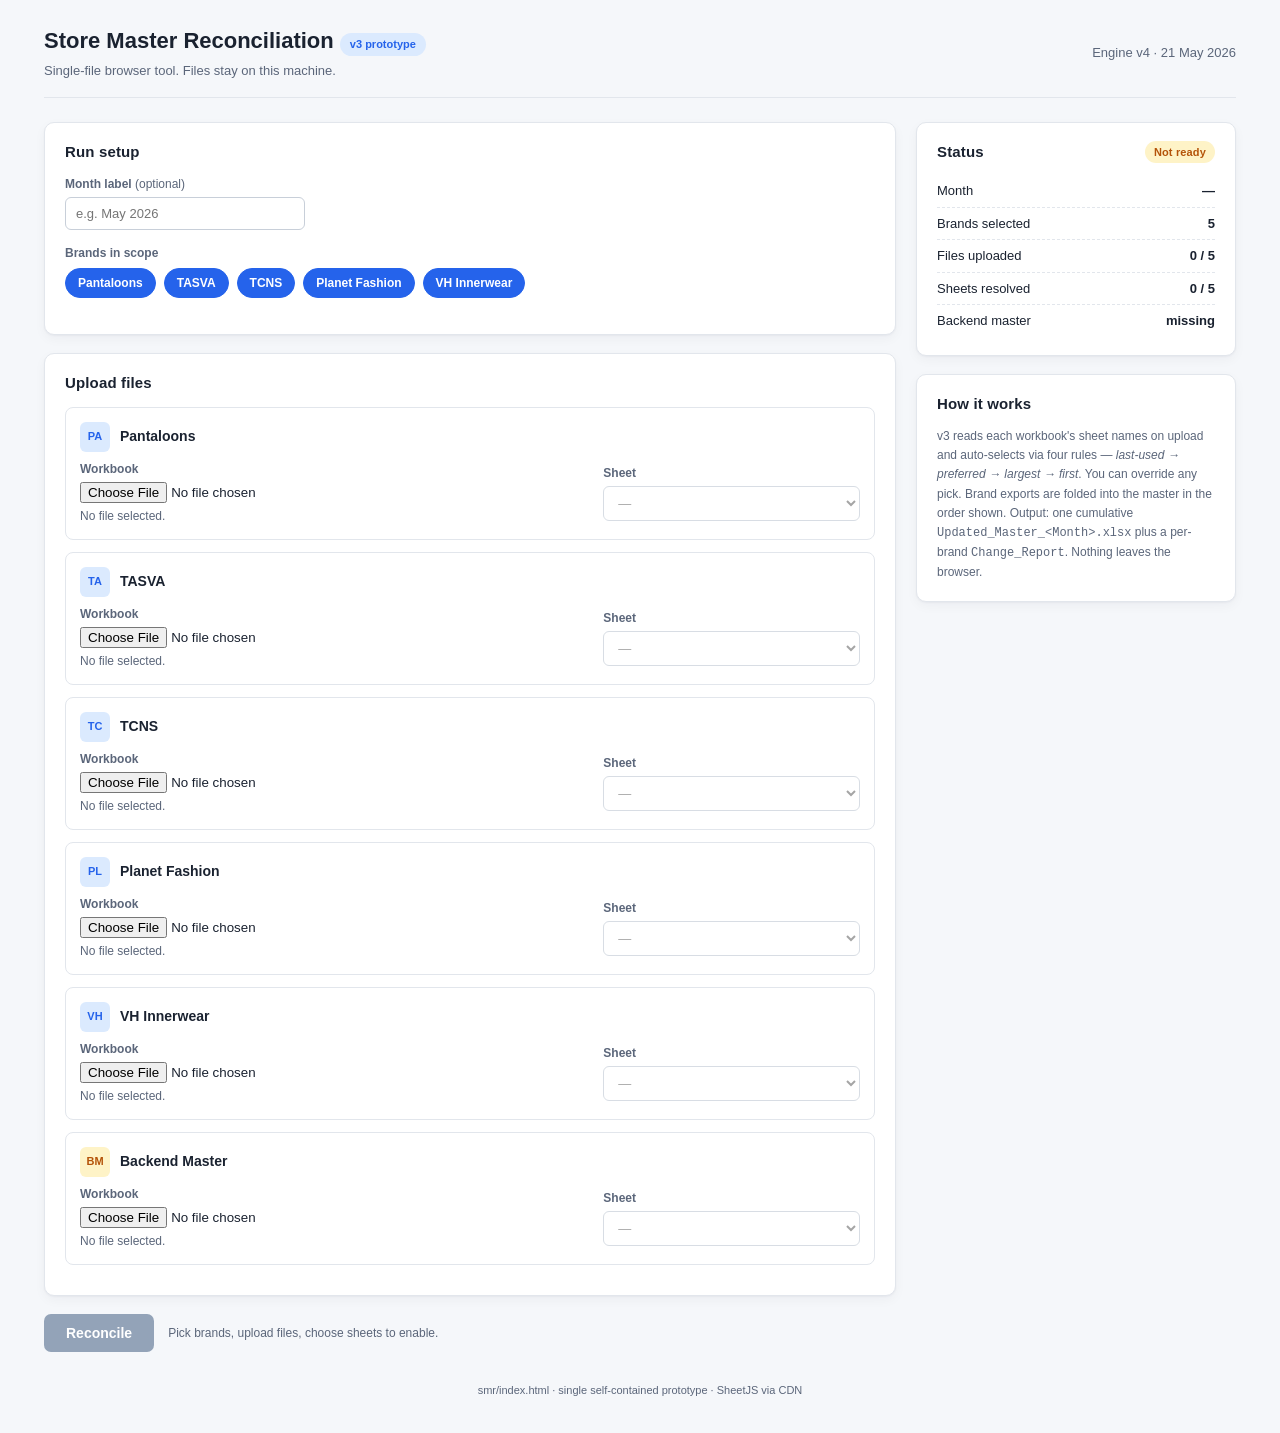
==== commit eeaa74de: "Align UI engine version to v4; drop 'local run' on hosted footer" ====
--- a/smr/index.html
+++ b/smr/index.html
@@ -163,7 +163,7 @@
       <h1>Store Master Reconciliation <span class="pill">v3 prototype</span></h1>
       <div class="sub">Single-file browser tool. Files stay on this machine.</div>
     </div>
-    <div class="sub">Engine v3 · 19 May 2026</div>
+    <div class="sub">Engine v4 · 21 May 2026</div>
   </header>
 
   <div class="layout">
